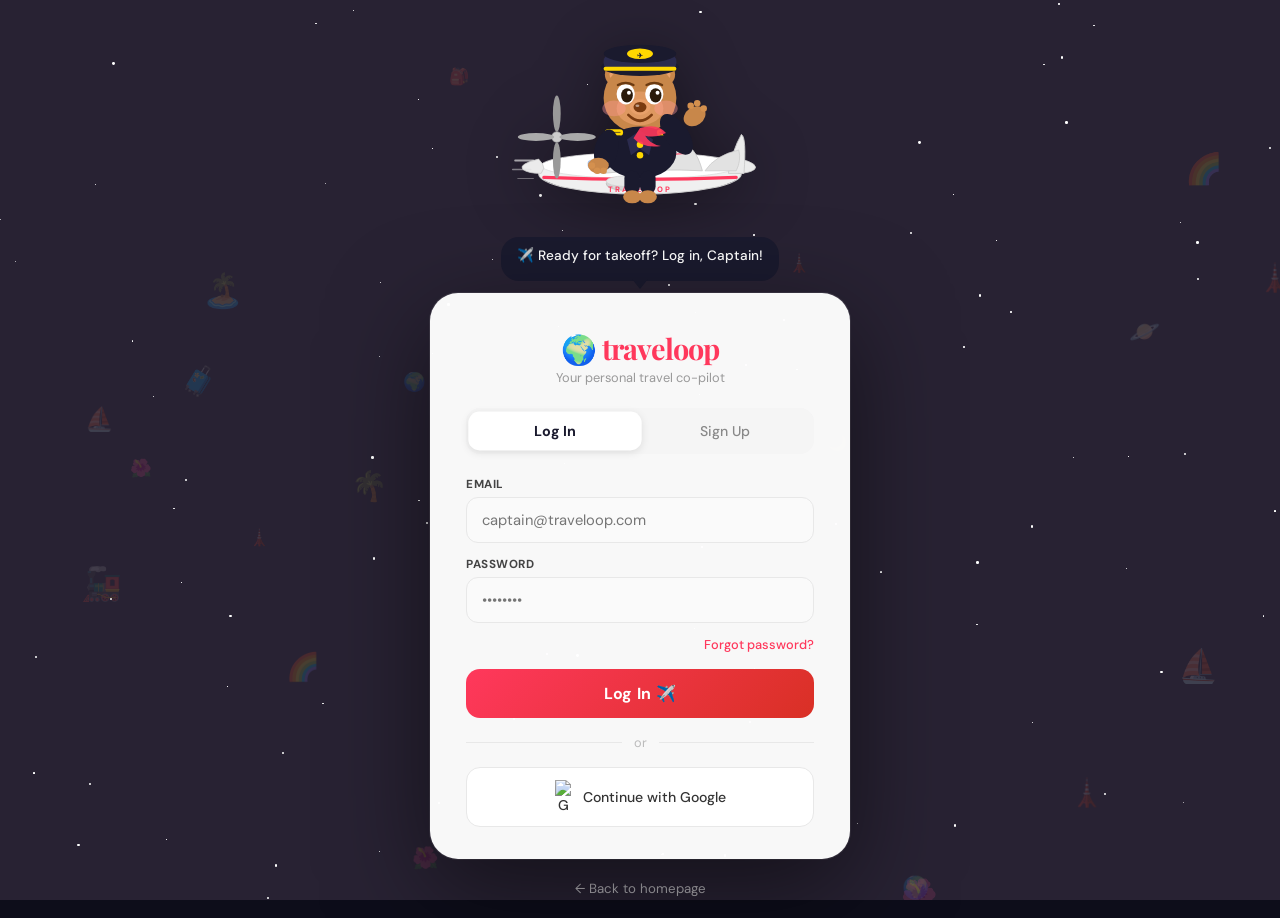
==== login.html @ 7a342f94 "Initial full stack upload" ====
<!DOCTYPE html>
<html lang="en">
<head>
  <meta charset="UTF-8"/>
  <meta name="viewport" content="width=device-width, initial-scale=1.0"/>
  <title>Traveloop – Login</title>
  <link href="https://fonts.googleapis.com/css2?family=Playfair+Display:ital,wght@0,700;1,700&family=DM+Sans:wght@300;400;500;600&display=swap" rel="stylesheet"/>
  <style>
    *, *::before, *::after { box-sizing: border-box; margin: 0; padding: 0; }
    :root {
      --primary: #FF385C;
      --primary-dark: #D93025;
      --dark: #1a1a2e;
      --font: 'DM Sans', sans-serif;
      --display: 'Playfair Display', serif;
    }
    body {
      font-family: var(--font);
      min-height: 100vh;
      overflow-x: hidden;
      background: #0d0d1a;
      display: flex;
      align-items: center;
      justify-content: center;
    }

    /* ===== BG ===== */
    .bg-canvas { position: fixed; inset: 0; z-index: 0; overflow: hidden; }
    .aurora { position: absolute; inset: 0; }
    .aurora-wave {
      position: absolute; width: 200%; height: 200%;
      border-radius: 40%; opacity: 0.07;
      animation: auroSpin linear infinite;
    }
    .aurora-wave:nth-child(1) { background:#FF385C; top:-50%; left:-50%; animation-duration:18s; }
    .aurora-wave:nth-child(2) { background:#6C63FF; top:-60%; left:-30%; animation-duration:24s; animation-direction:reverse; opacity:0.05; }
    .aurora-wave:nth-child(3) { background:#00D2FF; top:-40%; left:-60%; animation-duration:30s; opacity:0.04; }
    .aurora-wave:nth-child(4) { background:#FFB347; top:-55%; left:-20%; animation-duration:20s; animation-direction:reverse; opacity:0.04; }
    @keyframes auroSpin { from{transform:rotate(0deg)} to{transform:rotate(360deg)} }

    .stars { position:absolute; inset:0; }
    .star { position:absolute; background:white; border-radius:50%; animation:twinkle ease-in-out infinite; }
    @keyframes twinkle { 0%,100%{opacity:0.1;transform:scale(1)} 50%{opacity:0.9;transform:scale(1.4)} }

    .floaties { position:absolute; inset:0; pointer-events:none; }
    .floaty { position:absolute; font-size:1.6rem; opacity:0.15; animation:floatUp linear infinite; }
    @keyframes floatUp {
      0%   { transform:translateY(0) rotate(0deg); opacity:0.1; }
      50%  { transform:translateY(-30px) rotate(8deg); opacity:0.22; }
      100% { transform:translateY(0) rotate(0deg); opacity:0.1; }
    }

    .shooters { position:absolute; inset:0; overflow:hidden; }
    .shooter {
      position:absolute; height:1.5px;
      background:linear-gradient(to right, transparent, rgba(255,255,255,0.8), transparent);
      border-radius:2px; animation:shoot linear infinite; opacity:0;
    }
    @keyframes shoot {
      0%   { transform:translateX(-200px) translateY(0) rotate(-25deg); opacity:0; }
      10%  { opacity:1; }
      90%  { opacity:1; }
      100% { transform:translateX(120vw) translateY(50vh) rotate(-25deg); opacity:0; }
    }

    /* ===== LAYOUT ===== */
    .login-wrapper {
      position:relative; z-index:10;
      width:100%; max-width:460px;
      padding:20px;
      display:flex; flex-direction:column; align-items:center;
    }

    /* ===== BEAR ON PLANE ===== */
    .mascot-wrap {
      width:260px; cursor:pointer; user-select:none;
      margin-bottom:4px;
      filter: drop-shadow(0 10px 30px rgba(0,0,0,0.4));
    }
    .mascot-svg {
      width:100%; height:auto;
      animation: planeFloat 3s ease-in-out infinite;
    }
    @keyframes planeFloat {
      0%,100% { transform:translateY(0) rotate(-1deg); }
      50%      { transform:translateY(-12px) rotate(1deg); }
    }
    .mascot-svg.excited { animation:bearExcited 0.35s ease-in-out 4, planeFloat 3s ease-in-out 1.4s infinite; }
    @keyframes bearExcited {
      0%   { transform:rotate(0) scale(1); }
      25%  { transform:rotate(-8deg) scale(1.08); }
      75%  { transform:rotate(8deg) scale(1.08); }
      100% { transform:rotate(0) scale(1); }
    }
    .mascot-svg.happy { animation:bearHappy 0.6s ease-in-out, planeFloat 3s ease-in-out 0.6s infinite; }
    @keyframes bearHappy {
      0%   { transform:scale(1) rotate(0); }
      30%  { transform:scale(1.12) rotate(-7deg); }
      60%  { transform:scale(1.14) rotate(7deg); }
      100% { transform:scale(1) rotate(0); }
    }
    .mascot-svg.typing { animation:bearBob 0.5s ease-in-out infinite alternate; }
    @keyframes bearBob {
      0%   { transform:translateY(0) rotate(-2deg); }
      100% { transform:translateY(-6px) rotate(2deg); }
    }

    /* Propeller spin on mascot SVG */
    #propGroup { animation:propSpin 0.4s linear infinite; transform-origin:36px 90px; }
    @keyframes propSpin { from{transform:rotate(0)} to{transform:rotate(360deg)} }

    /* Wave arm */
    #waveArm { animation:waveAnim 0.7s ease-in-out infinite alternate; transform-origin:128px 74px; }
    @keyframes waveAnim { 0%{transform:rotate(0)} 100%{transform:rotate(-28deg)} }

    /* ===== SPEECH BUBBLE ===== */
    .bubble-wrap { min-height:44px; display:flex; justify-content:center; margin-bottom:12px; }
    .speech-bubble {
      background:#1a1a2e; color:white;
      padding:9px 16px; border-radius:18px;
      font-size:0.85rem; font-weight:500;
      max-width:280px; text-align:center; line-height:1.4;
      position:relative; animation:bubbleIn 0.4s cubic-bezier(0.34,1.56,0.64,1);
    }
    .speech-bubble::after {
      content:''; position:absolute; bottom:-8px; left:50%; transform:translateX(-50%);
      border-left:8px solid transparent; border-right:8px solid transparent;
      border-top:10px solid #1a1a2e;
    }
    @keyframes bubbleIn { from{opacity:0;transform:scale(0.7) translateY(8px)} to{opacity:1;transform:scale(1) translateY(0)} }

    /* ===== CARD ===== */
    .login-card {
      background:rgba(255,255,255,0.97);
      border-radius:28px; padding:36px 36px 32px;
      width:100%;
      box-shadow:0 30px 100px rgba(0,0,0,0.5), 0 0 0 1px rgba(255,255,255,0.1);
      animation:cardIn 0.7s cubic-bezier(0.34,1.56,0.64,1) both;
    }
    @keyframes cardIn { from{opacity:0;transform:translateY(40px) scale(0.92)} to{opacity:1;transform:translateY(0) scale(1)} }

    .brand { text-align:center; margin-bottom:22px; }
    .brand-logo { font-family:var(--display); font-size:1.8rem; font-weight:700; color:var(--primary); letter-spacing:-1px; }
    .brand-tagline { font-size:0.8rem; color:#999; margin-top:2px; }

    /* Tabs */
    .tabs { display:flex; background:#f5f5f5; border-radius:14px; padding:4px; margin-bottom:22px; }
    .tab {
      flex:1; border:none; background:none; padding:10px;
      border-radius:11px; font-family:var(--font); font-size:0.88rem;
      font-weight:500; color:#888; cursor:pointer; transition:all 0.25s;
    }
    .tab.active { background:white; color:var(--dark); font-weight:700; box-shadow:0 2px 8px rgba(0,0,0,0.1); transform:scale(1.02); }

    /* Form */
    .form-group { margin-bottom:13px; }
    .form-group label { display:block; font-size:0.73rem; font-weight:700; color:#444; text-transform:uppercase; letter-spacing:0.5px; margin-bottom:5px; }
    .form-group input {
      width:100%; padding:12px 15px;
      border:1.5px solid #e8e8e8; border-radius:12px;
      font-family:var(--font); font-size:0.92rem; color:#1a1a1a;
      outline:none; background:#fafafa;
      transition:border-color 0.2s, box-shadow 0.2s;
    }
    .form-group input:focus { border-color:var(--primary); box-shadow:0 0 0 3px rgba(255,56,92,0.12); background:white; }
    .form-row { display:flex; gap:10px; }
    .form-row .form-group { flex:1; }

    .forgot { display:block; text-align:right; font-size:0.8rem; color:var(--primary); text-decoration:none; font-weight:500; margin-bottom:16px; }

    /* Error message */
    .error-msg { background:#fff0f2; color:#D93025; border-radius:10px; padding:10px 14px; font-size:0.85rem; margin-bottom:12px; display:none; font-weight:500; }
    .error-msg.show { display:block; }

    /* Buttons */
    .btn-main {
      width:100%; padding:14px; border:none; border-radius:14px;
      background:linear-gradient(135deg,#FF385C,#D93025);
      color:white; font-family:var(--font); font-size:1rem; font-weight:700;
      cursor:pointer; transition:transform 0.15s, box-shadow 0.2s;
      position:relative; overflow:hidden; letter-spacing:0.3px;
    }
    .btn-main:hover { transform:translateY(-2px); box-shadow:0 8px 24px rgba(255,56,92,0.4); }
    .btn-main:active { transform:scale(0.98); }
    .btn-main:disabled { opacity:0.7; cursor:not-allowed; transform:none; }

    .divider { display:flex; align-items:center; gap:12px; margin:16px 0; font-size:0.8rem; color:#bbb; }
    .divider::before,.divider::after { content:''; flex:1; height:1px; background:#e8e8e8; }

    .btn-google {
      width:100%; padding:12px; border:1.5px solid #e8e8e8; border-radius:14px;
      background:white; font-family:var(--font); font-size:0.88rem; font-weight:500;
      cursor:pointer; display:flex; align-items:center; justify-content:center; gap:10px;
      color:#333; transition:border-color 0.2s, box-shadow 0.2s, transform 0.15s;
    }
    .btn-google:hover { border-color:#bbb; box-shadow:0 4px 12px rgba(0,0,0,0.08); transform:translateY(-1px); }

    /* Password strength */
    .strength-bar { display:flex; gap:4px; margin-top:6px; }
    .strength-seg { flex:1; height:3px; border-radius:3px; background:#eee; transition:background 0.3s; }
    .strength-label { font-size:0.72rem; color:#999; margin-top:4px; }

    /* Back link */
    .back-link { text-align:center; margin-top:18px; }
    .back-link a { color:rgba(255,255,255,0.65); font-size:0.83rem; text-decoration:none; transition:color 0.2s; }
    .back-link a:hover { color:white; }

    /* Confetti */
    .confetti-piece {
      position:fixed; pointer-events:none; z-index:9999;
      animation:confettiFall 1.2s ease-out forwards;
    }
    @keyframes confettiFall {
      0%   { transform:translateY(0) rotate(0) scale(1); opacity:1; }
      100% { transform:translateY(280px) rotate(720deg) scale(0.5); opacity:0; }
    }
  </style>
</head>
<body>

<!-- BG -->
<div class="bg-canvas">
  <div class="aurora">
    <div class="aurora-wave"></div><div class="aurora-wave"></div>
    <div class="aurora-wave"></div><div class="aurora-wave"></div>
  </div>
  <div class="stars"   id="starsContainer"></div>
  <div class="floaties" id="floatiesContainer"></div>
  <div class="shooters" id="shootersContainer"></div>
</div>

<div class="login-wrapper">

  <!-- BEAR ON PLANE MASCOT -->
  <div class="mascot-wrap" onclick="bearDance()" title="Click Bruno!">
    <svg class="mascot-svg" id="mascotSvg" viewBox="0 0 200 160" fill="none" xmlns="http://www.w3.org/2000/svg">

      <!-- PLANE BODY -->
      <ellipse cx="100" cy="118" rx="78" ry="16" fill="#F0F0F0" stroke="#CCCCCC" stroke-width="0.8"/>
      <ellipse cx="100" cy="112" rx="76" ry="10" fill="#FFFFFF" stroke="#DDDDDD" stroke-width="0.6"/>
      <!-- Nose -->
      <path d="M24 118 Q14 118 10 115 Q6 111 22 107 Q26 111 26 114 Z" fill="#EBEBEB" stroke="#CCC" stroke-width="0.6"/>
      <!-- Tail -->
      <path d="M174 118 Q184 118 188 115 Q192 111 178 107 Q174 111 174 114 Z" fill="#EBEBEB" stroke="#CCC" stroke-width="0.6"/>
      <!-- Tail fin -->
      <path d="M168 118 Q171 100 178 88 Q182 90 180 118 Z" fill="#EBEBEB" stroke="#CCC" stroke-width="0.7"/>
      <!-- Red stripe -->
      <path d="M26 121 Q100 124 174 121" stroke="#FF385C" stroke-width="2.5" fill="none" stroke-linecap="round"/>
      <!-- Windows -->
      <rect x="60"  y="108" width="8" height="6" rx="2" fill="#B8D4F8" stroke="#99BBEE" stroke-width="0.5"/>
      <rect x="75"  y="108" width="8" height="6" rx="2" fill="#B8D4F8" stroke="#99BBEE" stroke-width="0.5"/>
      <rect x="90"  y="108" width="8" height="6" rx="2" fill="#B8D4F8" stroke="#99BBEE" stroke-width="0.5"/>
      <rect x="105" y="108" width="8" height="6" rx="2" fill="#B8D4F8" stroke="#99BBEE" stroke-width="0.5"/>
      <rect x="120" y="108" width="8" height="6" rx="2" fill="#B8D4F8" stroke="#99BBEE" stroke-width="0.5"/>
      <rect x="135" y="108" width="8" height="6" rx="2" fill="#B8D4F8" stroke="#99BBEE" stroke-width="0.5"/>
      <!-- Wings -->
      <path d="M70 118 Q80 100 130 96 Q142 94 148 116 Q115 114 70 118 Z" fill="#E2E2E2" stroke="#CCC" stroke-width="0.7"/>
      <!-- Wing stripe -->
      <path d="M82 113 Q106 105 138 102" stroke="#FF385C" stroke-width="1.5" fill="none" opacity="0.6"/>
      <!-- Back wing -->
      <path d="M150 116 Q158 104 176 100 Q178 108 174 116 Z" fill="#E2E2E2" stroke="#CCC" stroke-width="0.6"/>
      <!-- Engine -->
      <ellipse cx="88" cy="126" rx="14" ry="5" fill="#D5D5D5" stroke="#BBB" stroke-width="0.6"/>
      <ellipse cx="88" cy="124" rx="14" ry="4" fill="#E8E8E8" stroke="#CCC" stroke-width="0.5"/>
      <!-- TRAVELOOP text -->
      <text x="100" y="132" text-anchor="middle" font-family="'DM Sans',sans-serif" font-size="6" font-weight="700" fill="#FF385C" letter-spacing="1.5">TRAVELOOP</text>

      <!-- Propeller -->
      <circle cx="36" cy="90" r="4" fill="#CCC" stroke="#AAA" stroke-width="0.6"/>
      <g id="propGroup">
        <ellipse cx="36" cy="72"  rx="3" ry="14" fill="#999"/>
        <ellipse cx="36" cy="108" rx="3" ry="14" fill="#999"/>
        <ellipse cx="20" cy="90"  rx="14" ry="3" fill="#AAAAAA"/>
        <ellipse cx="52" cy="90"  rx="14" ry="3" fill="#AAAAAA"/>
      </g>

      <!-- ======= BEAR ======= -->
      <!-- Ears -->
      <circle cx="82"  cy="42" r="9"  fill="#C8874A"/>
      <circle cx="82"  cy="42" r="5.5" fill="#E8A06A"/>
      <circle cx="118" cy="42" r="9"  fill="#C8874A"/>
      <circle cx="118" cy="42" r="5.5" fill="#E8A06A"/>

      <!-- Head -->
      <ellipse cx="100" cy="60" rx="28" ry="27" fill="#C8874A"/>
      <ellipse cx="100" cy="68" rx="18" ry="13" fill="#E8A06A" opacity="0.7"/>

      <!-- Pilot hat -->
      <ellipse cx="100" cy="36" rx="30" ry="7"  fill="#1a1a2e"/>
      <rect    x="72"  y="26" width="56" height="13" rx="6" fill="#2B2B4E"/>
      <ellipse cx="100" cy="26" rx="28" ry="7"  fill="#1a1a2e"/>
      <rect    x="72"  y="36" width="56" height="3"  rx="1.5" fill="#FFD700"/>
      <ellipse cx="100" cy="26" rx="10" ry="4"  fill="#FFD700"/>
      <text x="100" y="29" text-anchor="middle" font-family="sans-serif" font-size="5" fill="#1a1a2e" font-weight="bold">✈</text>

      <!-- Eyes -->
      <ellipse cx="89"  cy="57" rx="7" ry="8" fill="white"/>
      <ellipse cx="90"  cy="58" rx="4.5" ry="5.5" fill="#2a1a0a"/>
      <circle  cx="91.5" cy="56" r="1.5" fill="white"/>
      <ellipse cx="111" cy="57" rx="7" ry="8" fill="white"/>
      <ellipse cx="112" cy="58" rx="4.5" ry="5.5" fill="#2a1a0a"/>
      <circle  cx="113.5" cy="56" r="1.5" fill="white"/>

      <!-- Eyebrows -->
      <path d="M83 50 Q89 47 95 50" stroke="#6B3A10" stroke-width="1.8" stroke-linecap="round" fill="none"/>
      <path d="M105 50 Q111 47 117 50" stroke="#6B3A10" stroke-width="1.8" stroke-linecap="round" fill="none"/>

      <!-- Nose -->
      <ellipse cx="100" cy="67" rx="8" ry="6"  fill="#E8A06A"/>
      <ellipse cx="100" cy="67" rx="5" ry="4"  fill="#7A3B10"/>
      <ellipse cx="98"  cy="66" rx="1.5" ry="1" fill="white" opacity="0.5"/>

      <!-- Mouth -->
      <path d="M91 73 Q100 82 109 73" stroke="#7A3B10" stroke-width="2" stroke-linecap="round" fill="none"/>

      <!-- Cheeks -->
      <ellipse cx="80"  cy="68" rx="9" ry="6" fill="#FF9999" opacity="0.4"/>
      <ellipse cx="120" cy="68" rx="9" ry="6" fill="#FF9999" opacity="0.4"/>

      <!-- Body / jacket -->
      <ellipse cx="100" cy="102" rx="28" ry="20" fill="#1a1a2e"/>
      <!-- Lapels -->
      <path d="M100 85 L90 92 L93 104 L100 99 L107 104 L110 92 Z" fill="#2B2B4E"/>
      <!-- Buttons -->
      <circle cx="100" cy="96"  r="2.5" fill="#FFD700"/>
      <circle cx="100" cy="104" r="2.5" fill="#FFD700"/>
      <!-- Epaulettes -->
      <rect x="73" y="84" width="14" height="5" rx="2.5" fill="#FFD700"/>
      <rect x="113" y="84" width="14" height="5" rx="2.5" fill="#FFD700"/>
      <line x1="75" y1="86.5" x2="85" y2="86.5" stroke="#1a1a2e" stroke-width="0.9" opacity="0.6"/>
      <line x1="75" y1="89"   x2="85" y2="89"   stroke="#1a1a2e" stroke-width="0.9" opacity="0.6"/>
      <line x1="115" y1="86.5" x2="125" y2="86.5" stroke="#1a1a2e" stroke-width="0.9" opacity="0.6"/>
      <line x1="115" y1="89"   x2="125" y2="89"   stroke="#1a1a2e" stroke-width="0.9" opacity="0.6"/>

      <!-- Left arm (holding plane) -->
      <ellipse cx="74" cy="100" rx="9" ry="16" fill="#1a1a2e" transform="rotate(12 74 100)"/>
      <ellipse cx="68" cy="112" rx="8" ry="6" fill="#C8874A"/>
      <circle cx="63" cy="112" r="2.5" fill="#D4904E"/>
      <circle cx="67" cy="116" r="2.5" fill="#D4904E"/>
      <circle cx="72" cy="116" r="2.5" fill="#D4904E"/>

      <!-- Right arm — waving -->
      <g id="waveArm">
        <ellipse cx="128" cy="88" rx="9" ry="18" fill="#1a1a2e" transform="rotate(-35 128 88)"/>
        <ellipse cx="142" cy="74" rx="9" ry="7" fill="#C8874A" transform="rotate(-35 142 74)"/>
        <circle cx="149" cy="68" r="2.5" fill="#D4904E"/>
        <circle cx="144" cy="64" r="2.5" fill="#D4904E"/>
        <circle cx="139" cy="66" r="2.5" fill="#D4904E"/>
      </g>

      <!-- Legs dangling -->
      <rect x="88"  y="116" width="12" height="18" rx="6" fill="#1a1a2e"/>
      <ellipse cx="94"  cy="136" rx="7" ry="5" fill="#C8874A"/>
      <rect x="100" y="116" width="12" height="18" rx="6" fill="#1a1a2e"/>
      <ellipse cx="106" cy="136" rx="7" ry="5" fill="#C8874A"/>

      <!-- Red scarf -->
      <path d="M100 83 Q114 79 120 87 Q112 91 104 89 Q107 95 116 97 Q102 99 95 91 Z" fill="#FF385C" opacity="0.9"/>

      <!-- Speed lines -->
      <line x1="4"  y1="108" x2="18" y2="108" stroke="#DDD" stroke-width="1.5" stroke-linecap="round" opacity="0.7"/>
      <line x1="2"  y1="115" x2="16" y2="115" stroke="#DDD" stroke-width="1"   stroke-linecap="round" opacity="0.5"/>
      <line x1="6"  y1="122" x2="18" y2="122" stroke="#DDD" stroke-width="0.8" stroke-linecap="round" opacity="0.4"/>
    </svg>
  </div>

  <!-- SPEECH BUBBLE -->
  <div class="bubble-wrap">
    <div class="speech-bubble" id="speechBubble">✈️ Ready for takeoff? Log in, Captain!</div>
  </div>

  <!-- CARD -->
  <div class="login-card">
    <div class="brand">
      <div class="brand-logo">🌍 traveloop</div>
      <div class="brand-tagline">Your personal travel co-pilot</div>
    </div>

    <div class="tabs">
      <button class="tab active" id="tabLogin"  onclick="switchTab('login')">Log In</button>
      <button class="tab"        id="tabSignup" onclick="switchTab('signup')">Sign Up</button>
    </div>

    <!-- LOGIN FORM -->
    <div id="formLogin">
      <div class="error-msg" id="loginError"></div>
      <div class="form-group">
        <label>Email</label>
        <input type="email" id="loginEmail" placeholder="captain@traveloop.com"
          oninput="bearTyping()" onfocus="setBubble('📧 Email time! Let me peek... 👀')" onblur="bearIdle()"/>
      </div>
      <div class="form-group">
        <label>Password</label>
        <input type="password" id="loginPass" placeholder="••••••••"
          oninput="bearTyping()" onfocus="setBubble('🔐 Secret stuff! Not looking... 🙈')" onblur="bearIdle()"
          onkeydown="if(event.key==='Enter') handleLogin()"/>
      </div>
      <a href="#" class="forgot"
        onmouseover="setBubble('😅 Already forgot?? Classic pilot move!')"
        onmouseout="resetBubble()">Forgot password?</a>
      <button class="btn-main" id="loginBtn" onclick="handleLogin()"
        onmouseenter="setBubble('🚀 Click it! Let\'s GO!')" onmouseleave="resetBubble()">
        Log In ✈️
      </button>
      <div class="divider">or</div>
      <button class="btn-google"
        onmouseenter="setBubble('🌈 Ooh fancy! Google it is!')" onmouseleave="resetBubble()"
        onclick="handleGoogleLogin()">
        <img src="https://www.svgrepo.com/show/475656/google-color.svg" width="18" alt="G"/> Continue with Google
      </button>
    </div>

    <!-- SIGNUP FORM -->
    <div id="formSignup" style="display:none">
      <div class="error-msg" id="signupError"></div>
      <div class="form-row">
        <div class="form-group">
          <label>First Name</label>
          <input type="text" id="signupFirst" placeholder="Alex"
            oninput="bearTyping()" onfocus="setBubble('✏️ What\'s your name? I\'m Bruno!')" onblur="bearIdle()"/>
        </div>
        <div class="form-group">
          <label>Last Name</label>
          <input type="text" id="signupLast" placeholder="Smith"
            oninput="bearTyping()" onfocus="setBubble('🐾 Very official. Very pilot.')" onblur="bearIdle()"/>
        </div>
      </div>
      <div class="form-group">
        <label>Email</label>
        <input type="email" id="signupEmail" placeholder="captain@traveloop.com"
          oninput="bearTyping()" onfocus="setBubble('📬 Your digital address? Noted!')" onblur="bearIdle()"/>
      </div>
      <div class="form-group">
        <label>Password</label>
        <input type="password" id="signupPass" placeholder="••••••••"
          oninput="checkStrength()" onfocus="setBubble('🔒 Make it strong! Like my coffee!')" onblur="bearIdle()"
          onkeydown="if(event.key==='Enter') handleSignup()"/>
        <div class="strength-bar">
          <div class="strength-seg" id="s1"></div><div class="strength-seg" id="s2"></div>
          <div class="strength-seg" id="s3"></div><div class="strength-seg" id="s4"></div>
        </div>
        <div class="strength-label" id="strengthLabel">Enter a password</div>
      </div>
      <button class="btn-main" id="signupBtn" onclick="handleSignup()"
        onmouseenter="setBubble('🎉 SO CLOSE! Join the crew!')" onmouseleave="resetBubble()">
        Create Account 🐾
      </button>
      <div class="divider">or</div>
      <button class="btn-google"
        onmouseenter="setBubble('Google? Quick & easy, like bear naps!')" onmouseleave="resetBubble()"
        onclick="handleGoogleLogin()">
        <img src="https://www.svgrepo.com/show/475656/google-color.svg" width="18" alt="G"/> Continue with Google
      </button>
    </div>
  </div>

  <div class="back-link"><a href="index.html">← Back to homepage</a></div>
</div>

<script>
  // ===== REDIRECT IF ALREADY LOGGED IN =====
  if (localStorage.getItem('tl_loggedIn') === 'true') {
    window.location.href = 'index.html';
  }

  // ===== BACKGROUND =====
  function generateStars() {
    const c = document.getElementById('starsContainer');
    for (let i = 0; i < 100; i++) {
      const s = document.createElement('div');
      s.className = 'star';
      const sz = Math.random() * 2.5 + 0.5;
      s.style.cssText = `width:${sz}px;height:${sz}px;left:${Math.random()*100}%;top:${Math.random()*100}%;animation-duration:${Math.random()*3+2}s;animation-delay:${Math.random()*4}s;`;
      c.appendChild(s);
    }
  }
  function generateFloaties() {
    const icons = ['✈️','🌍','🗺️','🧳','🏔️','🌴','🏝️','🗼','⛵','🚂','🌊','🎒','🧭','🌺','⭐','🌙','🪐','🌈'];
    const c = document.getElementById('floatiesContainer');
    for (let i = 0; i < 20; i++) {
      const f = document.createElement('div');
      f.className = 'floaty';
      f.textContent = icons[Math.floor(Math.random() * icons.length)];
      f.style.cssText = `left:${Math.random()*100}%;top:${Math.random()*100}%;font-size:${Math.random()*1.2+0.9}rem;animation-duration:${Math.random()*6+5}s;animation-delay:${Math.random()*8}s;`;
      c.appendChild(f);
    }
  }
  function generateShooters() {
    const c = document.getElementById('shootersContainer');
    for (let i = 0; i < 5; i++) {
      const s = document.createElement('div');
      s.className = 'shooter';
      s.style.cssText = `left:${Math.random()*40}%;top:${Math.random()*60}%;animation-duration:${Math.random()*3+3}s;animation-delay:${Math.random()*10}s;width:${Math.random()*80+60}px;`;
      c.appendChild(s);
    }
  }

  // ===== MASCOT =====
  const mascot = document.getElementById('mascotSvg');
  function clearMascot() { mascot.className = 'mascot-svg'; }
  function bearTyping()  { mascot.className = 'mascot-svg typing'; }
  function bearIdle()    { clearMascot(); }
  function bearExcited() { mascot.className = 'mascot-svg excited'; }
  function bearDance()   {
    mascot.className = 'mascot-svg happy';
    setBubble('Wheee! I love dancing! ✈️🐻');
    setTimeout(() => { clearMascot(); resetBubble(); }, 2500);
  }

  // ===== SPEECH BUBBLE =====
  const msgs = [
    '✈️ Ready for takeoff? Log in, Captain!',
    '🐻 Hi! I\'m Bruno, your pilot bear!',
    '🌍 Let\'s plan an adventure together!',
    '🧳 Where are we flying today?',
    '☁️ The sky\'s the limit with Traveloop!',
  ];
  let msgIdx = 0, bubbleTimer;

  function setBubble(msg) {
    clearTimeout(bubbleTimer);
    const b = document.getElementById('speechBubble');
    b.style.animation = 'none'; b.offsetHeight;
    b.style.animation = 'bubbleIn 0.4s cubic-bezier(0.34,1.56,0.64,1)';
    b.textContent = msg;
  }
  function resetBubble() {
    clearTimeout(bubbleTimer);
    bubbleTimer = setTimeout(() => { setBubble(msgs[msgIdx++ % msgs.length]); bearIdle(); }, 400);
  }
  setInterval(() => {
    if (!document.activeElement || document.activeElement.tagName !== 'INPUT') {
      setBubble(msgs[msgIdx++ % msgs.length]);
    }
  }, 5000);

  // ===== TABS =====
  function switchTab(tab) {
    document.getElementById('formLogin').style.display  = tab === 'login'  ? 'block' : 'none';
    document.getElementById('formSignup').style.display = tab === 'signup' ? 'block' : 'none';
    document.getElementById('tabLogin').classList.toggle('active',  tab === 'login');
    document.getElementById('tabSignup').classList.toggle('active', tab === 'signup');
    clearErrors();
    if (tab === 'login')  { setBubble('🐻 Welcome back, Captain! Miss me?'); bearExcited(); setTimeout(clearMascot, 1500); }
    else                  { setBubble('🎉 New crew member! Woohoo!');         bearExcited(); setTimeout(clearMascot, 1500); }
  }

  // ===== VALIDATION HELPERS =====
  function showError(id, msg) {
    const el = document.getElementById(id);
    el.textContent = msg; el.classList.add('show');
  }
  function clearErrors() {
    document.querySelectorAll('.error-msg').forEach(e => e.classList.remove('show'));
  }
  function isValidEmail(e) { return /^[^\s@]+@[^\s@]+\.[^\s@]+$/.test(e); }

  // ===== LOGIN =====
  async function handleLogin() {

  clearErrors();

  const email = document.getElementById('loginEmail').value.trim();
  const pass = document.getElementById('loginPass').value.trim();

  try {

    const response = await fetch('http://127.0.0.1:8000/api/login/', {

      method: 'POST',

      headers: {
        'Content-Type': 'application/json'
      },

      body: JSON.stringify({
        username: email,
        password: pass
      })

    });

    const data = await response.json();

    if (response.ok) {

      localStorage.setItem('tl_loggedIn', 'true');

      localStorage.setItem('tl_user', JSON.stringify({
        name: data.username,
        initials: data.username[0].toUpperCase()
      }));

      alert('Login successful!');

      window.location.href = 'index.html';

    } else {

      showError('loginError', data.error);

    }

  } catch (error) {

    showError('loginError', 'Server error');

  }
}

  // ===== SIGNUP =====
  async function handleSignup() {
  clearErrors();

  const first = document.getElementById('signupFirst').value.trim();
  const last = document.getElementById('signupLast').value.trim();
  const email = document.getElementById('signupEmail').value.trim();
  const pass = document.getElementById('signupPass').value.trim();

  if (!first || !email || !pass) {
    showError('signupError', 'Fill all required fields!');
    return;
  }

  try {

    const response = await fetch('http://127.0.0.1:8000/api/signup/', {
      method: 'POST',
      headers: {
        'Content-Type': 'application/json'
      },

      body: JSON.stringify({
        username: email,
        email: email,
        password: pass
      })

    });

    const data = await response.json();

    if (response.ok) {

      alert('Account created successfully!');
      switchTab('login');

    } else {

      showError('signupError', data.error);

    }

  } catch (error) {

    showError('signupError', 'Server error');

  }
}

  // ===== GOOGLE (DEMO) =====
  function handleGoogleLogin() {
    bearExcited();
    setBubble('🌈 Connecting to Google... brrrr!');
    setTimeout(() => {
      const user = { name: 'Google User', email: 'google@traveloop.com', initials: 'G' };
      localStorage.setItem('tl_loggedIn', 'true');
      localStorage.setItem('tl_user', JSON.stringify(user));
      confettiBurst();
      setBubble('🎉 Google login success!');
      setTimeout(() => { window.location.href = 'index.html'; }, 900);
    }, 1200);
  }

  // ===== PASSWORD STRENGTH =====
  function checkStrength() {
    bearTyping();
    const p = document.getElementById('signupPass').value;
    const segs = ['s1','s2','s3','s4'].map(id => document.getElementById(id));
    const lbl  = document.getElementById('strengthLabel');
    let score  = 0;
    if (p.length >= 6)  score++;
    if (p.length >= 10) score++;
    if (/[A-Z]/.test(p) && /[0-9]/.test(p)) score++;
    if (/[^A-Za-z0-9]/.test(p)) score++;
    const colors  = ['#FF385C','#FF9500','#FFCC00','#34C759'];
    const labels  = ['Too weak 😬','Getting there 🤔','Pretty good! 😊','Super strong! 💪'];
    const bubbles = ['😬 Weaker than my wings!','🤔 Getting there!','😎 Nice pilot password!','💪 UNBREAKABLE! Like my love for honey!'];
    segs.forEach((s, i) => { s.style.background = i < score ? colors[score-1] : '#eee'; });
    if (p.length > 0) { lbl.textContent = labels[score-1] || labels[0]; setBubble(bubbles[score-1] || bubbles[0]); }
    else lbl.textContent = 'Enter a password';
  }

  // ===== CONFETTI =====
  function confettiBurst() {
    const colors = ['#FF385C','#FFD700','#6C63FF','#00D2FF','#FF9500','#34C759','#FF6B9D'];
    for (let i = 0; i < 45; i++) {
      const c = document.createElement('div');
      c.className = 'confetti-piece';
      c.style.cssText = `left:${35+Math.random()*30}%;top:${15+Math.random()*25}%;background:${colors[Math.floor(Math.random()*colors.length)]};width:${Math.random()*10+5}px;height:${Math.random()*10+5}px;border-radius:${Math.random()>0.5?'50%':'3px'};animation-delay:${Math.random()*0.4}s;animation-duration:${Math.random()*0.8+0.8}s;transform:translateX(${(Math.random()-0.5)*220}px);`;
      document.body.appendChild(c);
      setTimeout(() => c.remove(), 2200);
    }
  }

  // ===== INIT =====
  generateStars();
  generateFloaties();
  generateShooters();
</script>
</body>
</html>
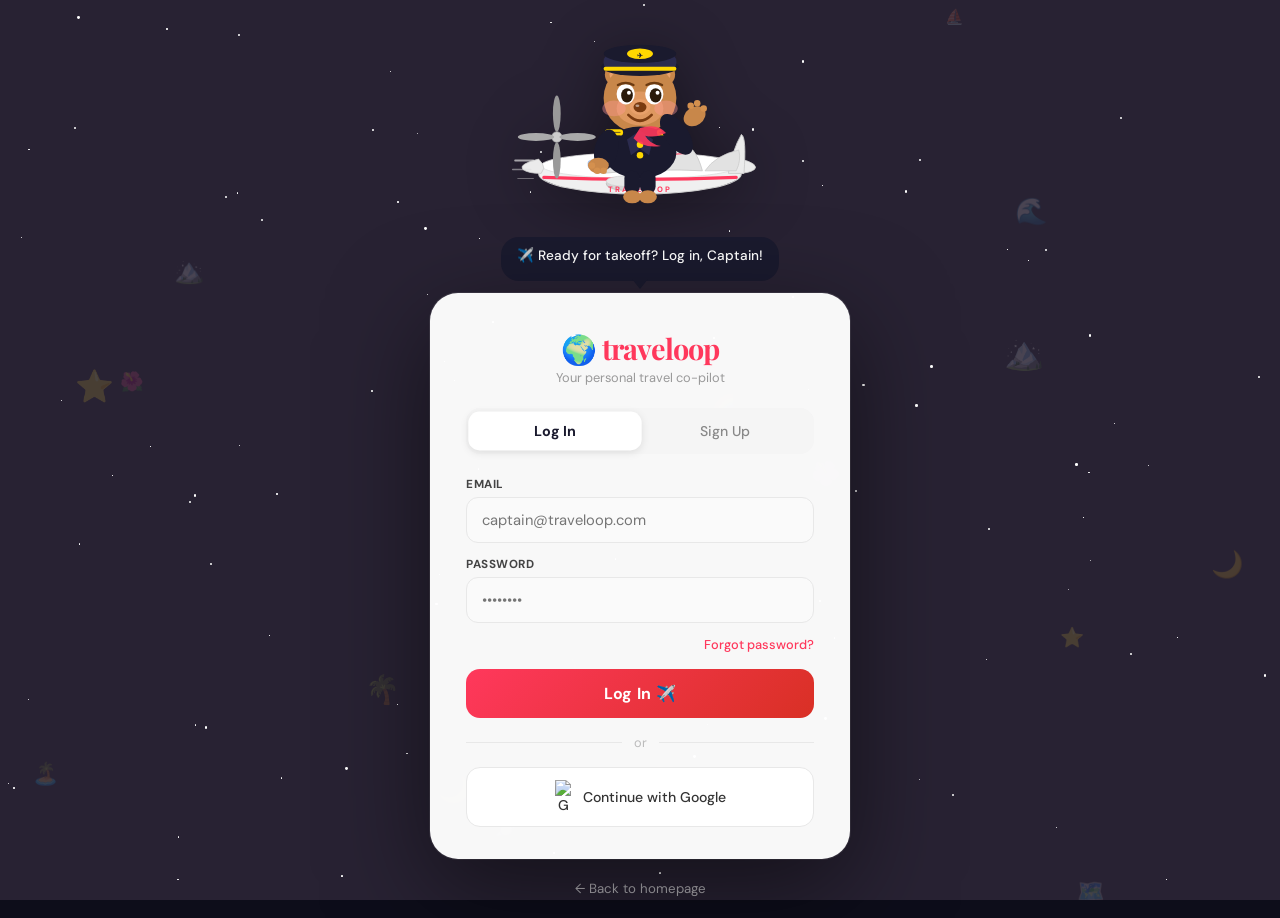
==== commit c5b2cd26: "Connected netlify to render" ====
--- a/login.html
+++ b/login.html
@@ -565,7 +565,7 @@
 
   try {
 
-    const response = await fetch('http://127.0.0.1:8000/api/login/', {
+    const response = await fetch('https://tripplannerloop.onrender.com/api/login/', {
 
       method: 'POST',
 
@@ -624,7 +624,7 @@
 
   try {
 
-    const response = await fetch('http://127.0.0.1:8000/api/signup/', {
+   const response = await fetch('https://tripplannerloop.onrender.com/api/signup/', {
       method: 'POST',
       headers: {
         'Content-Type': 'application/json'
